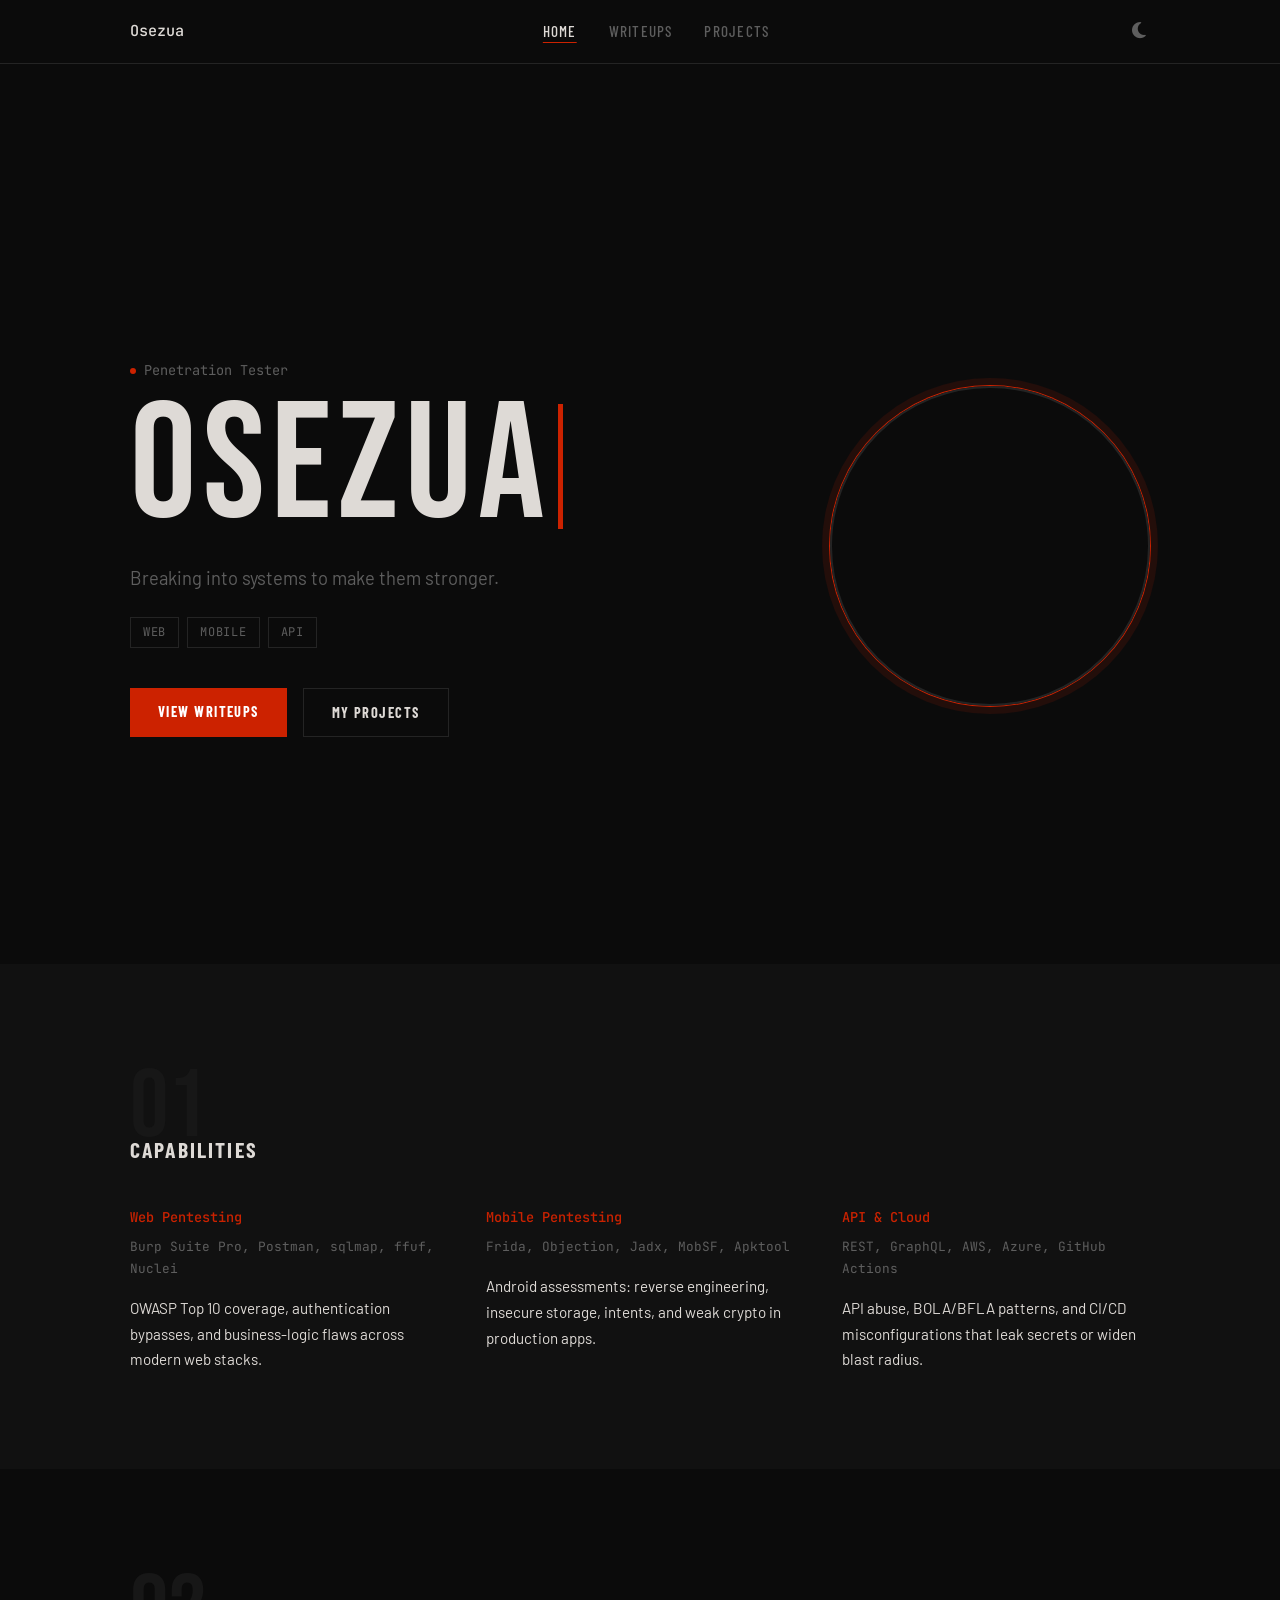
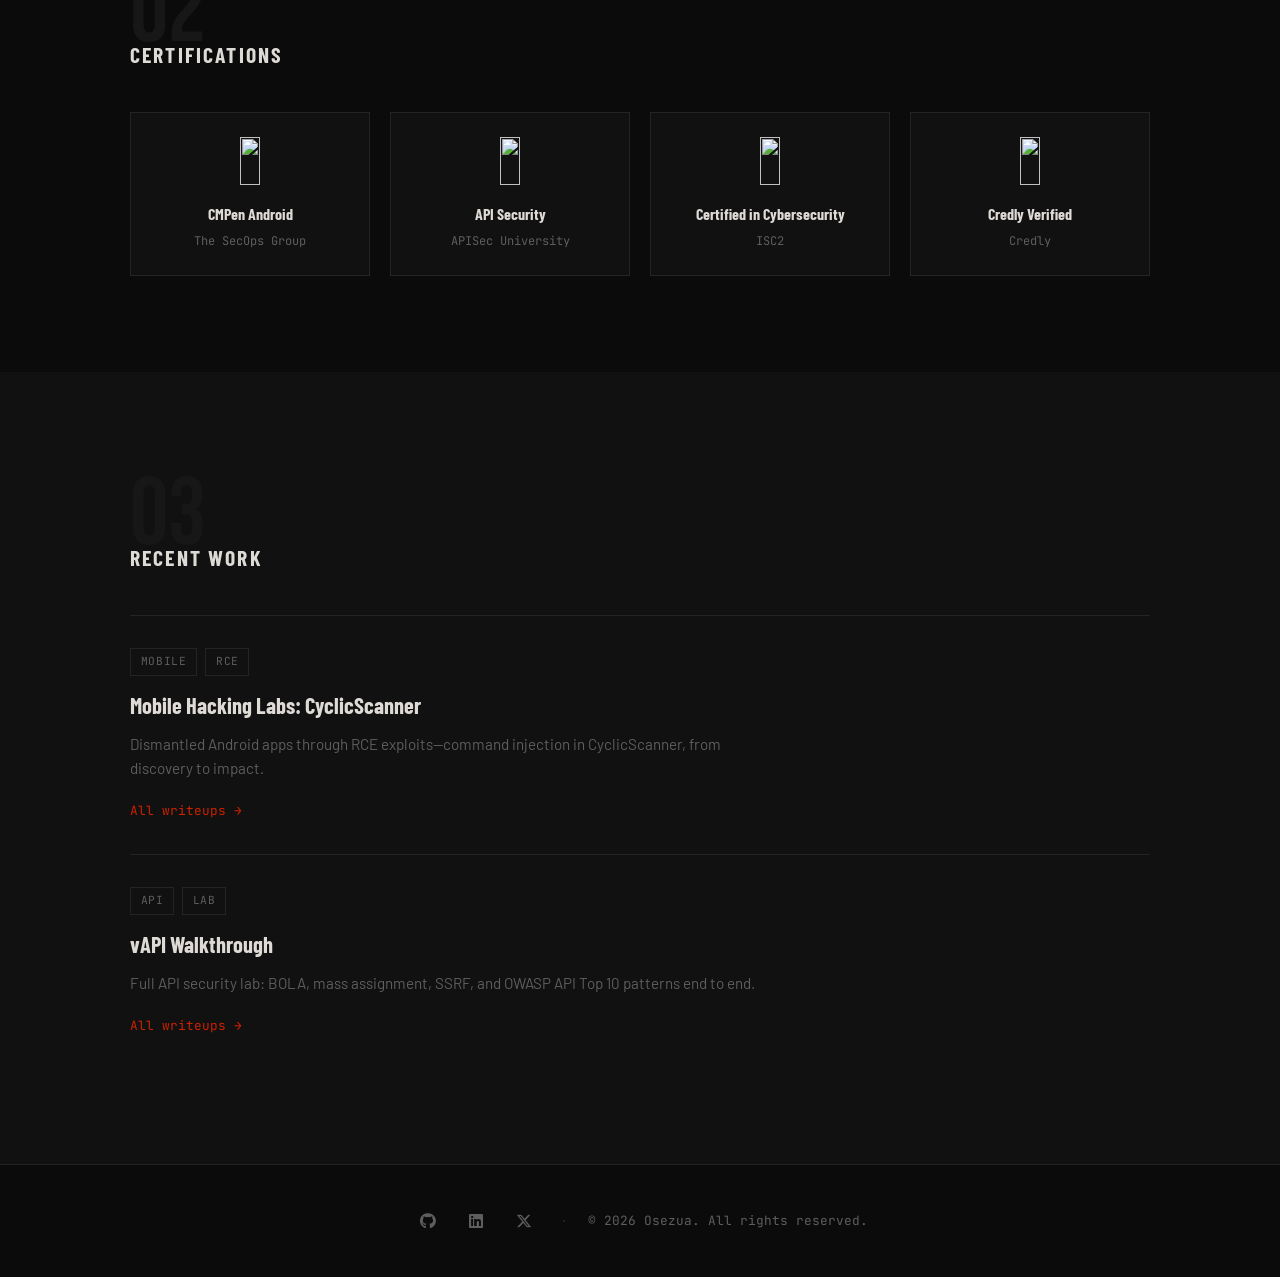
==== index.html @ 7783eeac "redesign: new layout and design system" ====
<!DOCTYPE html>
<html lang="en">
<head>
  <meta charset="UTF-8">
  <meta name="viewport" content="width=device-width, initial-scale=1.0">
  <title>Osezua | Penetration Tester</title>
  <meta name="description" content="Cybersecurity analyst specializing in Web, Mobile, and API penetration testing.">

  <link rel="preconnect" href="https://fonts.googleapis.com">
  <link rel="preconnect" href="https://fonts.gstatic.com" crossorigin>
  <link href="https://fonts.googleapis.com/css2?family=Bebas+Neue&family=Barlow+Condensed:wght@500;700&family=Barlow:wght@400;500&family=JetBrains+Mono:wght@400;500&display=swap" rel="stylesheet">

  <link rel="stylesheet" href="https://cdnjs.cloudflare.com/ajax/libs/font-awesome/6.4.2/css/all.min.css">
  <link rel="stylesheet" href="global.css">
</head>
<body>

  <header class="header">
    <div class="header-content">
      <a href="index.html" class="logo">Osezua</a>

      <nav class="nav" aria-label="Primary">
        <a href="index.html" class="nav-link">Home</a>
        <a href="writeups.html" class="nav-link">Writeups</a>
        <a href="projects.html" class="nav-link">Projects</a>
      </nav>

      <div class="header-trailing">
        <button type="button" class="theme-toggle" aria-label="Toggle theme">
          <i class="fas fa-moon" aria-hidden="true"></i>
        </button>
        <button type="button" class="hamburger" aria-label="Open menu">
          <span></span>
          <span></span>
          <span></span>
        </button>
      </div>
    </div>
  </header>

  <div class="mobile-menu" aria-hidden="true">
    <button type="button" class="mobile-menu-close" aria-label="Close menu">
      <i class="fas fa-times" aria-hidden="true"></i>
    </button>
    <nav class="mobile-nav" aria-label="Mobile">
      <a href="index.html" class="mobile-nav-link">Home</a>
      <a href="writeups.html" class="mobile-nav-link">Writeups</a>
      <a href="projects.html" class="mobile-nav-link">Projects</a>
    </nav>
  </div>

  <main>
    <section class="hero" aria-label="Introduction">
      <div class="container hero-inner">
        <div class="hero-copy">
          <span class="hero-label">
            <span class="dot" aria-hidden="true"></span>
            Penetration Tester
          </span>
          <h1 class="hero-name" id="hero-name"></h1>
          <p class="hero-tagline">Breaking into systems to make them stronger.</p>
          <div class="domain-tags">
            <span class="domain-tag">Web</span>
            <span class="domain-tag">Mobile</span>
            <span class="domain-tag">API</span>
          </div>
          <div class="hero-actions">
            <a href="writeups.html" class="btn-primary">View Writeups</a>
            <a href="projects.html" class="btn-ghost">My Projects</a>
          </div>
        </div>
        <div class="hero-image">
          <div class="profile-wrap">
            <img src="images/pp.jpeg" alt="Osezua" class="profile-img" width="320" height="320">
          </div>
        </div>
      </div>
    </section>

    <section class="section surface-section" aria-labelledby="skills-heading">
      <div class="container">
        <span class="section-num" aria-hidden="true">01</span>
        <h2 id="skills-heading" class="section-heading">Capabilities</h2>
        <div class="skills-grid">
          <div>
            <p class="skill-label">Web Pentesting</p>
            <p class="skill-tools">Burp Suite Pro, Postman, sqlmap, ffuf, Nuclei</p>
            <p class="skill-desc">OWASP Top 10 coverage, authentication bypasses, and business-logic flaws across modern web stacks.</p>
          </div>
          <div>
            <p class="skill-label">Mobile Pentesting</p>
            <p class="skill-tools">Frida, Objection, Jadx, MobSF, Apktool</p>
            <p class="skill-desc">Android assessments: reverse engineering, insecure storage, intents, and weak crypto in production apps.</p>
          </div>
          <div>
            <p class="skill-label">API &amp; Cloud</p>
            <p class="skill-tools">REST, GraphQL, AWS, Azure, GitHub Actions</p>
            <p class="skill-desc">API abuse, BOLA/BFLA patterns, and CI/CD misconfigurations that leak secrets or widen blast radius.</p>
          </div>
        </div>
      </div>
    </section>

    <section class="section" aria-labelledby="certs-heading">
      <div class="container">
        <span class="section-num" aria-hidden="true">02</span>
        <h2 id="certs-heading" class="section-heading">Certifications</h2>
        <div class="cert-grid">
          <div class="cert-card">
            <img src="images/cert-stamp-cmpen-android.png" alt="" width="120" height="48">
            <p class="cert-name">CMPen Android</p>
            <p class="cert-issuer">The SecOps Group</p>
          </div>
          <div class="cert-card">
            <img src="images/apisec.png" alt="" width="120" height="48">
            <p class="cert-name">API Security</p>
            <p class="cert-issuer">APISec University</p>
          </div>
          <div class="cert-card">
            <img src="images/cc.png" alt="" width="120" height="48">
            <p class="cert-name">Certified in Cybersecurity</p>
            <p class="cert-issuer">ISC2</p>
          </div>
          <div class="cert-card">
            <img src="images/creadly.png" alt="" width="120" height="48">
            <p class="cert-name">Credly Verified</p>
            <p class="cert-issuer">Credly</p>
          </div>
        </div>
      </div>
    </section>

    <section class="section surface-section" aria-labelledby="recent-heading">
      <div class="container">
        <span class="section-num" aria-hidden="true">03</span>
        <h2 id="recent-heading" class="section-heading">Recent Work</h2>

        <article class="work-row">
          <div class="work-meta">
            <span class="tag">Mobile</span>
            <span class="tag">RCE</span>
          </div>
          <h3 class="work-title">
            <a href="writeups/MHL_Cyclicscanner.html">Mobile Hacking Labs: CyclicScanner</a>
          </h3>
          <p class="work-desc">Dismantled Android apps through RCE exploits—command injection in CyclicScanner, from discovery to impact.</p>
          <a href="writeups.html" class="work-link">All writeups →</a>
        </article>

        <article class="work-row">
          <div class="work-meta">
            <span class="tag">API</span>
            <span class="tag">Lab</span>
          </div>
          <h3 class="work-title">
            <a href="writeups/vAPI.html">vAPI Walkthrough</a>
          </h3>
          <p class="work-desc">Full API security lab: BOLA, mass assignment, SSRF, and OWASP API Top 10 patterns end to end.</p>
          <a href="writeups.html" class="work-link">All writeups →</a>
        </article>
      </div>
    </section>
  </main>

  <footer class="footer">
    <div class="footer-content">
      <div class="social-links">
        <a href="https://github.com/0s3zu4" target="_blank" rel="noopener noreferrer" class="social-link" title="GitHub">
          <i class="fab fa-github" aria-hidden="true"></i>
        </a>
        <a href="https://www.linkedin.com/in/osezua-agboifoh/" target="_blank" rel="noopener noreferrer" class="social-link" title="LinkedIn">
          <i class="fab fa-linkedin" aria-hidden="true"></i>
        </a>
        <a href="https://x.com/0s3zu4" target="_blank" rel="noopener noreferrer" class="social-link" title="X (Twitter)">
          <i class="fab fa-x-twitter" aria-hidden="true"></i>
        </a>
      </div>
      <span class="footer-sep" aria-hidden="true">&middot;</span>
      <span class="footer-copy">&copy; 2026 Osezua. All rights reserved.</span>
    </div>
  </footer>

  <script src="global.js"></script>
  <script>
    document.addEventListener("DOMContentLoaded", () => {
      typewriter("hero-name", "OSEZUA");
    });
  </script>
</body>
</html>
---- global.css ----
/* --- Reset --- */
*,
*::before,
*::after {
  margin: 0;
  padding: 0;
  box-sizing: border-box;
}

/* --- Variables --- */
:root {
  --bg: #0b0b0b;
  --surface: #111111;
  --surface-2: #171717;
  --border: #242424;
  --text: #dedad6;
  --muted: #5e5e5e;
  --accent: #cc2200;
  --accent-dim: rgba(204, 34, 0, 0.12);
  --font-display: "Bebas Neue", sans-serif;
  --font-head: "Barlow Condensed", sans-serif;
  --font-body: "Barlow", sans-serif;
  --font-mono: "JetBrains Mono", monospace;
}

[data-theme="light"] {
  --bg: #f5f3f0;
  --surface: #ebe8e4;
  --surface-2: #e0ddd8;
  --border: #c9c6c1;
  --text: #1a1918;
  --muted: #6b6a67;
  --accent: #cc2200;
  --accent-dim: rgba(204, 34, 0, 0.12);
}

html {
  scroll-behavior: smooth;
}

body {
  font-family: var(--font-body);
  font-weight: 400;
  background-color: var(--bg);
  color: var(--text);
  line-height: 1.6;
  font-size: 1rem;
  overflow-x: hidden;
}

a {
  color: inherit;
  text-decoration: none;
  transition: color 0.2s ease, border-color 0.2s ease, opacity 0.2s ease,
    background-color 0.2s ease;
}

img {
  max-width: 100%;
  display: block;
}

ul {
  list-style: none;
}

/* --- Layout --- */
.container {
  max-width: 1100px;
  margin: 0 auto;
  padding: 0 2.5rem;
}

@media (max-width: 768px) {
  .container {
    padding: 0 1.25rem;
  }
}

.section {
  width: 100%;
  padding: 6rem 0;
  background-color: var(--bg);
}

@media (max-width: 768px) {
  .section {
    padding: 3.5rem 0;
  }
}

.surface-section {
  background-color: var(--surface);
}

main {
  margin-top: 64px;
  min-height: calc(100vh - 64px - 120px);
}

/* --- Header --- */
.header {
  position: fixed;
  top: 0;
  left: 0;
  width: 100%;
  height: 64px;
  background: var(--bg);
  border-bottom: 1px solid var(--border);
  z-index: 100;
  display: flex;
  align-items: center;
}

.header-content {
  width: 100%;
  max-width: 1100px;
  margin: 0 auto;
  padding: 0 2.5rem;
  display: flex;
  justify-content: space-between;
  align-items: center;
  gap: 1rem;
}

@media (max-width: 768px) {
  .header-content {
    padding: 0 1.25rem;
  }
}

.logo {
  font-family: var(--font-mono);
  font-weight: 500;
  font-size: 0.95rem;
  color: var(--text);
  flex-shrink: 0;
}

.logo img {
  display: none;
}

.nav {
  display: flex;
  align-items: center;
  gap: 2rem;
}

.nav-link {
  font-family: var(--font-head);
  font-weight: 500;
  font-size: 0.95rem;
  text-transform: uppercase;
  letter-spacing: 0.08em;
  color: var(--muted);
  background: none;
  border: none;
  padding: 0;
  cursor: pointer;
}

.nav-link:hover {
  color: var(--text);
}

.nav-link.active {
  color: var(--text);
  text-decoration: underline;
  text-decoration-color: var(--accent);
  text-underline-offset: 5px;
}

.header-trailing {
  display: flex;
  align-items: center;
  gap: 1rem;
}

.theme-toggle {
  background: none;
  border: none;
  color: var(--muted);
  cursor: pointer;
  font-size: 1.15rem;
  padding: 0.25rem;
  line-height: 1;
}

.theme-toggle:hover {
  color: var(--text);
}

/* --- Hamburger --- */
.hamburger {
  display: none;
  flex-direction: column;
  justify-content: space-between;
  width: 24px;
  height: 18px;
  cursor: pointer;
  z-index: 201;
  padding: 0;
  border: none;
  background: transparent;
}

.hamburger span {
  display: block;
  width: 100%;
  height: 2px;
  background-color: var(--text);
  transition: transform 0.25s ease, opacity 0.25s ease;
}

.hamburger.active span:nth-child(1) {
  transform: translateY(8px) rotate(45deg);
}

.hamburger.active span:nth-child(2) {
  opacity: 0;
}

.hamburger.active span:nth-child(3) {
  transform: translateY(-8px) rotate(-45deg);
}

/* --- Mobile menu --- */
.mobile-menu {
  position: fixed;
  top: 0;
  right: -100%;
  width: 100%;
  height: 100vh;
  background: var(--bg);
  z-index: 200;
  display: flex;
  flex-direction: column;
  justify-content: center;
  align-items: center;
  transition: right 0.35s ease;
}

.mobile-menu.active {
  right: 0;
}

.mobile-menu-close {
  position: absolute;
  top: 1.25rem;
  right: 1.25rem;
  width: 44px;
  height: 44px;
  display: flex;
  align-items: center;
  justify-content: center;
  background: none;
  border: none;
  color: var(--text);
  font-size: 1.5rem;
  cursor: pointer;
  z-index: 201;
}

.mobile-menu-close:hover {
  color: var(--accent);
}

.mobile-nav {
  display: flex;
  flex-direction: column;
  align-items: center;
  gap: 2rem;
}

.mobile-nav-link {
  font-family: var(--font-head);
  font-weight: 700;
  font-size: 2rem;
  text-transform: uppercase;
  letter-spacing: 0.06em;
  color: var(--text);
}

.mobile-nav-link:hover,
.mobile-nav-link.active {
  color: var(--accent);
}

.mobile-nav-link.active {
  text-decoration: underline;
  text-decoration-color: var(--accent);
  text-underline-offset: 8px;
}

@media (max-width: 768px) {
  .header-content:has(.header-trailing) > .nav {
    display: none;
  }

  .header-content:not(:has(.header-trailing)) .nav .nav-link {
    display: none;
  }

  .hamburger {
    display: flex;
  }
}

/* --- Buttons --- */
.btn-primary,
.btn-ghost {
  display: inline-block;
  text-align: center;
  cursor: pointer;
}

.btn-primary {
  background: var(--accent);
  color: #fff;
  font-family: var(--font-head);
  font-weight: 700;
  font-size: 0.9rem;
  letter-spacing: 0.1em;
  text-transform: uppercase;
  padding: 0.75rem 1.75rem;
  border: none;
  transition: opacity 0.2s;
}

.btn-primary:hover {
  opacity: 0.85;
}

.btn-ghost {
  background: transparent;
  color: var(--text);
  font-family: var(--font-head);
  font-weight: 700;
  font-size: 0.9rem;
  letter-spacing: 0.1em;
  text-transform: uppercase;
  padding: 0.75rem 1.75rem;
  border: 1px solid var(--border);
  transition: border-color 0.2s, color 0.2s;
}

.btn-ghost:hover {
  border-color: var(--text);
  color: var(--text);
}

.btn-ghost:disabled,
.btn-ghost.is-disabled {
  opacity: 0.45;
  pointer-events: none;
}

/* --- Tags --- */
.tag {
  display: inline-block;
  font-family: var(--font-mono);
  font-size: 0.7rem;
  text-transform: uppercase;
  letter-spacing: 0.06em;
  padding: 0.25rem 0.6rem;
  border: 1px solid var(--border);
  color: var(--muted);
  background: transparent;
}

/* --- Section number --- */
.section-num {
  font-family: var(--font-display);
  font-size: 6rem;
  color: var(--surface-2);
  line-height: 1;
  margin-bottom: -1.5rem;
  display: block;
  user-select: none;
}

[data-theme="light"] .section-num {
  color: var(--border);
}

/* --- Code --- */
pre,
.code-block {
  font-family: var(--font-mono);
  background: var(--surface);
  border: 1px solid var(--border);
  padding: 1rem 1.25rem;
  overflow-x: auto;
  font-size: 0.875rem;
  line-height: 1.6;
  color: var(--text);
  margin: 1rem 0;
}

code {
  font-family: var(--font-mono);
  background: var(--surface);
  border: 1px solid var(--border);
  padding: 0.15rem 0.35rem;
  font-size: 0.875em;
}

/* --- Footer --- */
.footer {
  border-top: 1px solid var(--border);
  padding: 2.5rem 0;
  background: var(--bg);
  text-align: center;
}

.footer-content {
  max-width: 1100px;
  margin: 0 auto;
  padding: 0 2.5rem;
  display: flex;
  justify-content: center;
  align-items: center;
  flex-wrap: wrap;
  gap: 0.75rem 1.25rem;
  font-family: var(--font-mono);
  font-size: 0.8rem;
  color: var(--muted);
}

@media (max-width: 768px) {
  .footer-content {
    padding: 0 1.25rem;
  }
}

.footer .social-links {
  display: flex;
  gap: 1rem;
  align-items: center;
}

.social-link {
  display: flex;
  align-items: center;
  justify-content: center;
  width: 32px;
  height: 32px;
  color: var(--muted);
  font-size: 1rem;
}

.social-link:hover {
  color: var(--text);
}

.footer-sep {
  color: var(--border);
  user-select: none;
}

.footer-copy {
  font-family: var(--font-mono);
  font-size: 0.8rem;
  color: var(--muted);
}

.footer > .social-links {
  justify-content: center;
  margin-bottom: 0.5rem;
}

.footer > p {
  font-family: var(--font-mono);
  font-size: 0.8rem;
  color: var(--muted);
  text-align: center;
}

/* --- Hero (home) --- */
.hero {
  min-height: 100vh;
  padding-top: 64px;
  display: flex;
  align-items: center;
  background: var(--bg);
  width: 100%;
}

.hero-inner {
  display: grid;
  grid-template-columns: 1.4fr 1fr;
  gap: 4rem;
  align-items: center;
  width: 100%;
}

.hero-label {
  display: inline-flex;
  align-items: center;
  font-family: var(--font-mono);
  font-size: 0.85rem;
  color: var(--muted);
  margin-bottom: 0.75rem;
}

.hero-label .dot {
  width: 6px;
  height: 6px;
  background: var(--accent);
  border-radius: 50%;
  display: inline-block;
  margin-right: 0.5rem;
  flex-shrink: 0;
}

.hero-name {
  font-family: var(--font-display);
  font-size: clamp(5.5rem, 13vw, 10.5rem);
  letter-spacing: 0.04em;
  line-height: 0.88;
  color: var(--text);
  display: flex;
  align-items: center;
  flex-wrap: wrap;
  font-weight: 400;
}

.cursor-blink {
  display: inline-block;
  width: 5px;
  height: 0.75em;
  background: var(--accent);
  margin-left: 6px;
  vertical-align: middle;
  animation: blink 1s step-end infinite;
}

@keyframes blink {
  0%,
  100% {
    opacity: 1;
  }
  50% {
    opacity: 0;
  }
}

.hero-tagline {
  font-family: var(--font-body);
  font-size: 1.15rem;
  font-weight: 400;
  color: var(--muted);
  margin: 1.5rem 0;
  max-width: 28rem;
}

.domain-tags {
  display: flex;
  flex-wrap: wrap;
  gap: 0.5rem;
}

.domain-tag {
  font-family: var(--font-mono);
  font-size: 0.75rem;
  text-transform: uppercase;
  letter-spacing: 0.06em;
  border: 1px solid var(--border);
  padding: 0.3rem 0.75rem;
  color: var(--muted);
  display: inline-block;
}

.hero-actions {
  margin-top: 2.5rem;
  display: flex;
  flex-wrap: wrap;
  gap: 1rem;
}

.profile-wrap {
  width: min(320px, 100%);
  aspect-ratio: 1;
  position: relative;
  margin-left: auto;
}

.profile-img {
  width: 100%;
  height: 100%;
  object-fit: cover;
  border-radius: 50%;
  border: 2px solid var(--border);
  box-shadow: 0 0 0 1px var(--accent), 0 0 0 8px var(--accent-dim);
  display: block;
}

@media (max-width: 768px) {
  .hero-inner {
    grid-template-columns: 1fr;
    text-align: center;
  }

  .hero-image {
    order: -1;
  }

  .profile-wrap {
    margin: 0 auto;
  }

  .hero-actions {
    justify-content: center;
  }

  .domain-tags {
    justify-content: center;
  }

  .hero-tagline {
    margin-left: auto;
    margin-right: auto;
  }

  .hero-label {
    justify-content: center;
  }

  .hero-name {
    justify-content: center;
  }
}

@media (max-width: 480px) {
  .hero-name {
    font-size: clamp(4rem, 18vw, 7rem);
  }

  .section-num {
    font-size: 4rem;
    margin-bottom: -1rem;
  }

  .page-title-display {
    font-size: clamp(2.75rem, 12vw, 4rem) !important;
  }
}

/* --- Skills (home) --- */
.section-heading {
  font-family: var(--font-head);
  font-weight: 700;
  font-size: 1.35rem;
  text-transform: uppercase;
  letter-spacing: 0.1em;
  color: var(--text);
  margin-bottom: 2.5rem;
}

.skills-grid {
  display: grid;
  grid-template-columns: repeat(3, 1fr);
  gap: 3rem;
}

.skill-label {
  font-family: var(--font-mono);
  font-weight: 500;
  font-size: 0.85rem;
  color: var(--accent);
  margin-bottom: 0.5rem;
}

.skill-tools {
  font-family: var(--font-mono);
  font-size: 0.8rem;
  color: var(--muted);
  line-height: 1.7;
  margin-bottom: 1rem;
}

.skill-desc {
  font-family: var(--font-body);
  font-weight: 400;
  font-size: 0.95rem;
  color: var(--text);
  line-height: 1.7;
}

@media (max-width: 768px) {
  .skills-grid {
    grid-template-columns: 1fr;
    gap: 2.5rem;
  }
}

/* --- Certifications --- */
.cert-grid {
  display: grid;
  grid-template-columns: repeat(4, 1fr);
  gap: 1.25rem;
}

.cert-card {
  background: var(--surface);
  border: 1px solid var(--border);
  padding: 1.5rem;
  text-align: center;
  transition: border-color 0.2s, background-color 0.2s;
}

.cert-card:hover {
  border-color: var(--accent);
}

.cert-card img {
  height: 48px;
  width: auto;
  max-width: 100%;
  object-fit: contain;
  margin: 0 auto 1rem;
}

.cert-name {
  font-family: var(--font-head);
  font-weight: 700;
  font-size: 1rem;
  color: var(--text);
  margin-bottom: 0.35rem;
}

.cert-issuer {
  font-family: var(--font-mono);
  font-size: 0.75rem;
  color: var(--muted);
}

@media (max-width: 768px) {
  .cert-grid {
    grid-template-columns: repeat(2, 1fr);
  }
}

@media (max-width: 480px) {
  .cert-grid {
    grid-template-columns: 1fr;
  }
}

/* --- Recent work rows --- */
.work-row {
  border-top: 1px solid var(--border);
  padding: 2rem 0;
}

.work-meta {
  display: flex;
  flex-wrap: wrap;
  gap: 0.5rem;
  margin-bottom: 0.75rem;
}

.work-title {
  font-family: var(--font-head);
  font-weight: 700;
  font-size: 1.4rem;
  margin-bottom: 0.5rem;
}

.work-title a {
  color: var(--text);
  text-decoration: none;
}

.work-title a:hover {
  color: var(--accent);
}

.work-desc {
  font-family: var(--font-body);
  font-weight: 400;
  font-size: 0.95rem;
  color: var(--muted);
  line-height: 1.6;
  max-width: 40rem;
  margin-bottom: 1rem;
}

.work-link {
  font-family: var(--font-mono);
  font-size: 0.8rem;
  color: var(--accent);
}

.work-link:hover {
  text-decoration: underline;
}

/* --- Page headers (writeups / projects) --- */
.page-header-block {
  margin-bottom: 2.5rem;
}

.page-title-display {
  font-family: var(--font-display);
  font-size: clamp(3.5rem, 8vw, 6rem);
  color: var(--text);
  line-height: 1;
  font-weight: 400;
  letter-spacing: 0.02em;
}

.page-subtitle-mono {
  font-family: var(--font-mono);
  font-size: 0.85rem;
  color: var(--muted);
  margin-top: 0.75rem;
}

.page-accent-rule {
  display: block;
  width: 48px;
  height: 2px;
  background: var(--accent);
  margin-top: 0.5rem;
}

/* --- Writeups filter & entries --- */
.filter-bar {
  display: flex;
  flex-wrap: wrap;
  align-items: center;
  gap: 0.5rem 0;
  margin-bottom: 1rem;
  padding-bottom: 1.25rem;
  border-bottom: 1px solid var(--border);
}

.filter-btn {
  font-family: var(--font-mono);
  font-size: 0.75rem;
  text-transform: uppercase;
  letter-spacing: 0.1em;
  background: none;
  border: none;
  color: var(--muted);
  cursor: pointer;
  padding: 0.35rem 0.6rem;
}

.filter-btn:not(:last-child) {
  border-right: 1px solid var(--border);
  padding-right: 0.85rem;
  margin-right: 0.35rem;
}

.filter-btn:hover {
  color: var(--text);
}

.filter-btn.active {
  color: var(--accent);
  text-decoration: underline;
  text-decoration-thickness: 1px;
  text-underline-offset: 5px;
}

.writeups-editorial {
  display: flex;
  flex-direction: column;
}

.writeup-entry {
  display: grid;
  grid-template-columns: 4.5rem 1fr;
  gap: 1.5rem 2rem;
  border-top: 1px solid var(--border);
  padding: 2rem 0;
  align-items: start;
}

.entry-num {
  font-family: var(--font-display);
  font-size: 2.5rem;
  line-height: 1;
  color: var(--surface-2);
  user-select: none;
}

[data-theme="light"] .entry-num {
  color: #c4c2be;
}

.entry-tags {
  display: flex;
  flex-wrap: wrap;
  gap: 0.5rem;
  margin-bottom: 0.65rem;
}

.entry-title {
  font-family: var(--font-head);
  font-weight: 700;
  font-size: 1.4rem;
  margin-bottom: 0.5rem;
}

.entry-title a {
  color: var(--text);
  text-decoration: none;
}

.entry-title a:hover {
  color: var(--accent);
}

.entry-desc {
  font-family: var(--font-body);
  font-weight: 400;
  font-size: 0.95rem;
  color: var(--muted);
  line-height: 1.6;
  max-width: 42rem;
  margin-bottom: 0.85rem;
}

.entry-link {
  font-family: var(--font-mono);
  font-size: 0.8rem;
  color: var(--accent);
}

.entry-link:hover {
  text-decoration: underline;
}

@media (max-width: 768px) {
  .writeup-entry {
    grid-template-columns: 1fr;
  }

  .entry-num {
    display: none;
  }
}

/* --- Project cards --- */
.project-card {
  background: var(--surface);
  border: 1px solid var(--border);
  border-left: 3px solid var(--border);
  padding: 2rem;
  margin-bottom: 1.5rem;
  transition: border-left-color 0.2s, background-color 0.2s;
}

.project-card:hover {
  border-left-color: var(--accent);
  background: var(--surface-2);
}

.project-card-head {
  display: flex;
  align-items: center;
  gap: 1rem;
  margin-bottom: 1rem;
}

.project-card-icon {
  font-size: 2rem;
  color: var(--accent);
  flex-shrink: 0;
}

.project-card-title {
  font-family: var(--font-head);
  font-weight: 700;
  font-size: 1.3rem;
  color: var(--text);
}

.project-card-desc {
  font-family: var(--font-body);
  font-weight: 400;
  font-size: 0.95rem;
  color: var(--muted);
  margin-bottom: 1rem;
  line-height: 1.6;
}

.project-card-tags {
  display: flex;
  flex-wrap: wrap;
  gap: 0.4rem;
  margin-bottom: 1.25rem;
}

.project-card-tags .tag {
  font-size: 0.65rem;
}

.project-card-links {
  display: flex;
  flex-wrap: wrap;
  align-items: center;
  gap: 1rem 1.5rem;
}

.project-github-link {
  font-family: var(--font-mono);
  font-size: 0.8rem;
  color: var(--accent);
}

.project-github-link:hover {
  text-decoration: underline;
}

.project-soon {
  font-family: var(--font-mono);
  font-size: 0.8rem;
  color: var(--muted);
}

/* --- Legacy: side panels hidden --- */
.side-panel,
.side-panel-toggle,
.side-panel-overlay,
.toc-side-panel {
  display: none !important;
}

/* --- Writeup / project article layout --- */
main.writeup-plain,
main.writeup-plain.with-toc {
  margin: 0 auto;
  margin-top: 64px;
  padding: 2rem 2.5rem 4rem;
  width: 100%;
  max-width: 1100px;
  box-sizing: border-box;
}

main.projects-main,
main.main.projects-main {
  margin: 0 auto;
  margin-top: 64px;
  padding: 2rem 2.5rem 4rem;
  width: 100%;
  max-width: 1100px;
  box-sizing: border-box;
}

.project-detail .project-header h1 {
  font-family: var(--font-display);
  font-size: clamp(2rem, 5vw, 3rem);
  line-height: 1;
  margin-bottom: 1rem;
}

.project-detail .project-meta {
  display: flex;
  flex-wrap: wrap;
  gap: 0.5rem;
  margin-bottom: 2rem;
}

.project-detail .project-content h2 {
  font-family: var(--font-head);
  font-weight: 700;
  margin-top: 2rem;
  margin-bottom: 0.75rem;
  font-size: 1.25rem;
  text-transform: uppercase;
  letter-spacing: 0.06em;
}

.project-detail .project-content ul {
  list-style: disc;
  margin-left: 1.25rem;
  margin-bottom: 1rem;
  color: var(--text);
}

.project-detail .project-content li {
  margin-bottom: 0.35rem;
}

.project-link {
  display: inline-flex;
  align-items: center;
  gap: 0.5rem;
  font-family: var(--font-mono);
  font-size: 0.85rem;
  color: var(--accent);
  border: 1px solid var(--accent);
  padding: 0.65rem 1.25rem;
  margin-top: 0.5rem;
}

.project-link:hover {
  background: var(--accent-dim);
}

.project-navigation,
.writeup-navigation {
  margin-top: 3rem;
  padding-top: 2rem;
  border-top: 1px solid var(--border);
}

.project-navigation .btn,
.project-navigation .btn-secondary,
.writeup-navigation .btn,
.writeup-navigation .btn-secondary {
  font-family: var(--font-head);
  font-weight: 700;
  font-size: 0.85rem;
  text-transform: uppercase;
  letter-spacing: 0.08em;
  display: inline-flex;
  align-items: center;
  gap: 0.5rem;
  padding: 0.65rem 1.25rem;
  border: 1px solid var(--border);
  color: var(--text);
  background: transparent;
  cursor: pointer;
  text-decoration: none;
}

.project-navigation .btn:hover,
.project-navigation .btn-secondary:hover,
.writeup-navigation .btn:hover,
.writeup-navigation .btn-secondary:hover {
  border-color: var(--accent);
  color: var(--accent);
}

/* --- Writeup template hero --- */
.writeup-hero-title {
  font-family: var(--font-display);
  font-size: clamp(2.5rem, 6vw, 4.5rem);
  line-height: 1;
  color: var(--text);
  font-weight: 400;
  margin-bottom: 0.75rem;
}

.writeup-hero-meta {
  font-family: var(--font-mono);
  font-size: 0.8rem;
  color: var(--muted);
  display: flex;
  flex-wrap: wrap;
  gap: 0.5rem 1rem;
  margin-bottom: 1rem;
}

.writeup-hero-rule {
  width: 48px;
  height: 2px;
  background: var(--accent);
  margin-bottom: 2rem;
}

.writeup-body h2 {
  font-family: var(--font-head);
  font-weight: 700;
  font-size: 1.35rem;
  text-transform: uppercase;
  letter-spacing: 0.06em;
  margin-top: 2.5rem;
  margin-bottom: 0.75rem;
  color: var(--text);
}

.writeup-body h3 {
  font-family: var(--font-head);
  font-weight: 700;
  font-size: 1.1rem;
  margin-top: 1.5rem;
  margin-bottom: 0.5rem;
  color: var(--text);
}

.writeup-body p,
.writeup-body li {
  font-family: var(--font-body);
  font-size: 1rem;
  line-height: 1.7;
  color: var(--text);
  margin: 0.65rem 0;
}

.writeup-body ul {
  list-style: disc;
  margin-left: 1.25rem;
  margin-bottom: 1rem;
}

.writeup-body img {
  max-width: 100%;
  height: auto;
  border: 1px solid var(--border);
  margin: 1.25rem 0;
}

@media (max-width: 768px) {
  main.writeup-plain,
  main.writeup-plain.with-toc,
  main.projects-main,
  main.main.projects-main {
    padding-left: 1.25rem;
    padding-right: 1.25rem;
  }
}
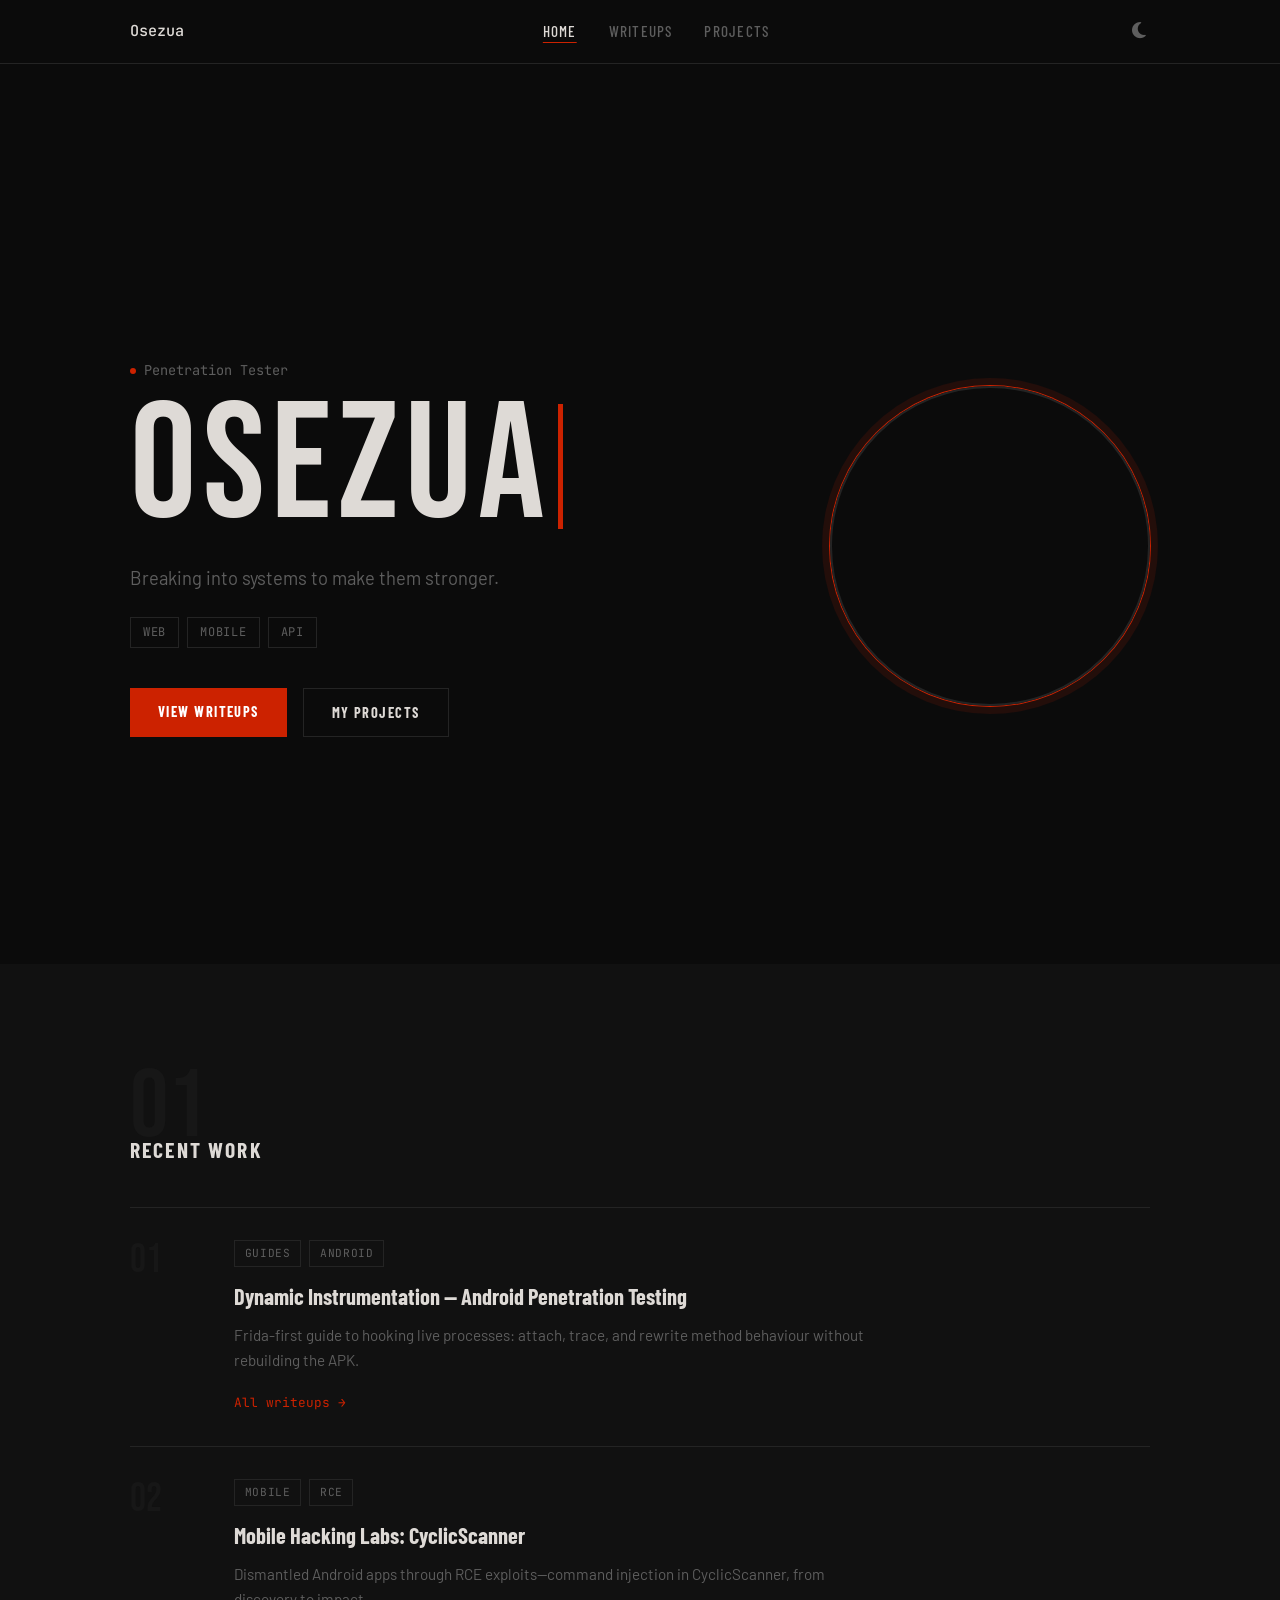
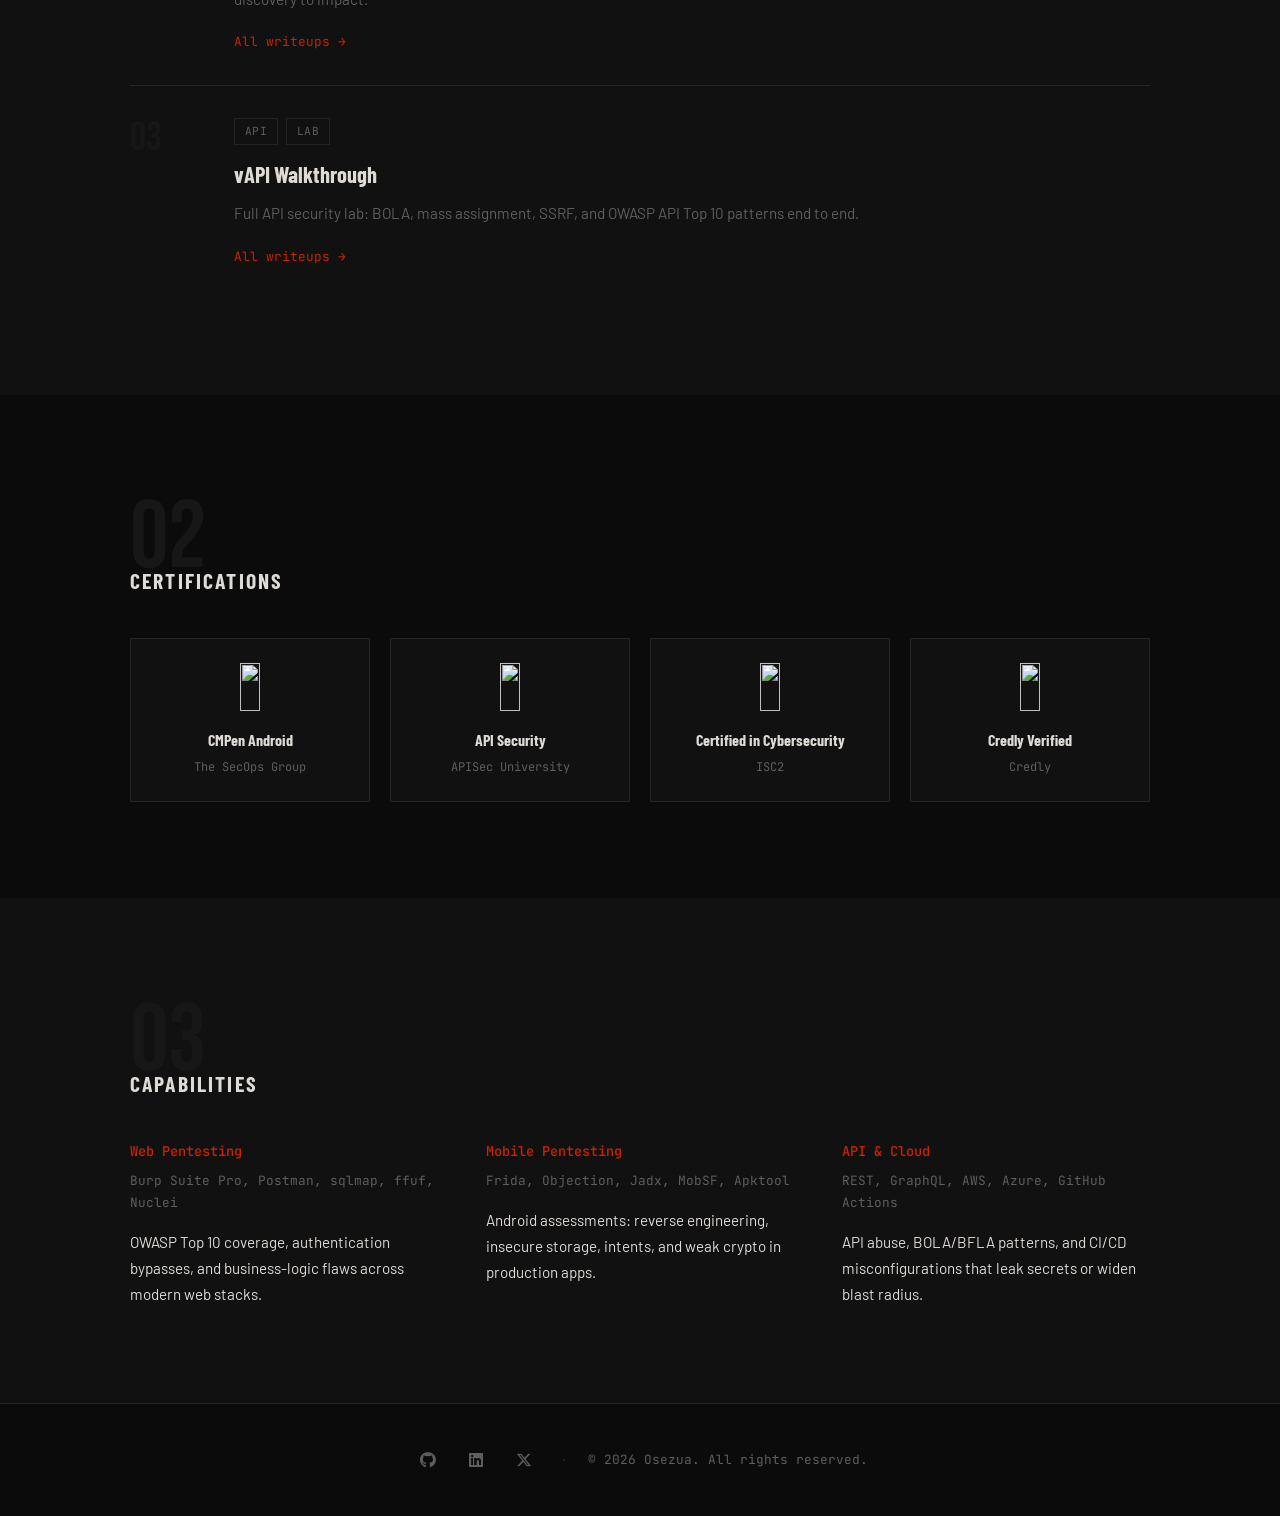
==== commit b4a61d30: "dynamic instrumentation writeup" ====
--- a/index.html
+++ b/index.html
@@ -77,87 +77,119 @@
       </div>
     </section>
 
+    <section class="section surface-section" aria-labelledby="recent-heading">
+      <div class="container">
+        <div class="section-block-head">
+          <span class="section-num" aria-hidden="true">01</span>
+          <h2 id="recent-heading" class="section-heading">Recent Work</h2>
+        </div>
+        <div class="section-block-body">
+          <article class="work-row">
+            <span class="entry-num" aria-hidden="true">01</span>
+            <div>
+              <div class="work-meta">
+                <span class="tag">Guides</span>
+                <span class="tag">Android</span>
+              </div>
+              <h3 class="work-title">
+                <a href="writeups/Android_Dynamic_Instrumentation.html">Dynamic Instrumentation — Android Penetration Testing</a>
+              </h3>
+              <p class="work-desc">Frida-first guide to hooking live processes: attach, trace, and rewrite method behaviour without rebuilding the APK.</p>
+              <a href="writeups.html" class="work-link">All writeups →</a>
+            </div>
+          </article>
+
+          <article class="work-row">
+            <span class="entry-num" aria-hidden="true">02</span>
+            <div>
+              <div class="work-meta">
+                <span class="tag">Mobile</span>
+                <span class="tag">RCE</span>
+              </div>
+              <h3 class="work-title">
+                <a href="writeups/MHL_Cyclicscanner.html">Mobile Hacking Labs: CyclicScanner</a>
+              </h3>
+              <p class="work-desc">Dismantled Android apps through RCE exploits—command injection in CyclicScanner, from discovery to impact.</p>
+              <a href="writeups.html" class="work-link">All writeups →</a>
+            </div>
+          </article>
+
+          <article class="work-row">
+            <span class="entry-num" aria-hidden="true">03</span>
+            <div>
+              <div class="work-meta">
+                <span class="tag">API</span>
+                <span class="tag">Lab</span>
+              </div>
+              <h3 class="work-title">
+                <a href="writeups/vAPI.html">vAPI Walkthrough</a>
+              </h3>
+              <p class="work-desc">Full API security lab: BOLA, mass assignment, SSRF, and OWASP API Top 10 patterns end to end.</p>
+              <a href="writeups.html" class="work-link">All writeups →</a>
+            </div>
+          </article>
+        </div>
+      </div>
+    </section>
+
+    <section class="section" aria-labelledby="certs-heading">
+      <div class="container">
+        <div class="section-block-head">
+          <span class="section-num" aria-hidden="true">02</span>
+          <h2 id="certs-heading" class="section-heading">Certifications</h2>
+        </div>
+        <div class="section-block-body">
+          <div class="cert-grid">
+            <div class="cert-card">
+              <img src="images/cert-stamp-cmpen-android.png" alt="" width="120" height="48">
+              <p class="cert-name">CMPen Android</p>
+              <p class="cert-issuer">The SecOps Group</p>
+            </div>
+            <div class="cert-card">
+              <img src="images/apisec.png" alt="" width="120" height="48">
+              <p class="cert-name">API Security</p>
+              <p class="cert-issuer">APISec University</p>
+            </div>
+            <div class="cert-card">
+              <img src="images/cc.png" alt="" width="120" height="48">
+              <p class="cert-name">Certified in Cybersecurity</p>
+              <p class="cert-issuer">ISC2</p>
+            </div>
+            <div class="cert-card">
+              <img src="images/creadly.png" alt="" width="120" height="48">
+              <p class="cert-name">Credly Verified</p>
+              <p class="cert-issuer">Credly</p>
+            </div>
+          </div>
+        </div>
+      </div>
+    </section>
+
     <section class="section surface-section" aria-labelledby="skills-heading">
       <div class="container">
-        <span class="section-num" aria-hidden="true">01</span>
-        <h2 id="skills-heading" class="section-heading">Capabilities</h2>
-        <div class="skills-grid">
-          <div>
-            <p class="skill-label">Web Pentesting</p>
-            <p class="skill-tools">Burp Suite Pro, Postman, sqlmap, ffuf, Nuclei</p>
-            <p class="skill-desc">OWASP Top 10 coverage, authentication bypasses, and business-logic flaws across modern web stacks.</p>
-          </div>
-          <div>
-            <p class="skill-label">Mobile Pentesting</p>
-            <p class="skill-tools">Frida, Objection, Jadx, MobSF, Apktool</p>
-            <p class="skill-desc">Android assessments: reverse engineering, insecure storage, intents, and weak crypto in production apps.</p>
-          </div>
-          <div>
-            <p class="skill-label">API &amp; Cloud</p>
-            <p class="skill-tools">REST, GraphQL, AWS, Azure, GitHub Actions</p>
-            <p class="skill-desc">API abuse, BOLA/BFLA patterns, and CI/CD misconfigurations that leak secrets or widen blast radius.</p>
-          </div>
-        </div>
-      </div>
-    </section>
-
-    <section class="section" aria-labelledby="certs-heading">
-      <div class="container">
-        <span class="section-num" aria-hidden="true">02</span>
-        <h2 id="certs-heading" class="section-heading">Certifications</h2>
-        <div class="cert-grid">
-          <div class="cert-card">
-            <img src="images/cert-stamp-cmpen-android.png" alt="" width="120" height="48">
-            <p class="cert-name">CMPen Android</p>
-            <p class="cert-issuer">The SecOps Group</p>
-          </div>
-          <div class="cert-card">
-            <img src="images/apisec.png" alt="" width="120" height="48">
-            <p class="cert-name">API Security</p>
-            <p class="cert-issuer">APISec University</p>
-          </div>
-          <div class="cert-card">
-            <img src="images/cc.png" alt="" width="120" height="48">
-            <p class="cert-name">Certified in Cybersecurity</p>
-            <p class="cert-issuer">ISC2</p>
-          </div>
-          <div class="cert-card">
-            <img src="images/creadly.png" alt="" width="120" height="48">
-            <p class="cert-name">Credly Verified</p>
-            <p class="cert-issuer">Credly</p>
-          </div>
-        </div>
-      </div>
-    </section>
-
-    <section class="section surface-section" aria-labelledby="recent-heading">
-      <div class="container">
-        <span class="section-num" aria-hidden="true">03</span>
-        <h2 id="recent-heading" class="section-heading">Recent Work</h2>
-
-        <article class="work-row">
-          <div class="work-meta">
-            <span class="tag">Mobile</span>
-            <span class="tag">RCE</span>
-          </div>
-          <h3 class="work-title">
-            <a href="writeups/MHL_Cyclicscanner.html">Mobile Hacking Labs: CyclicScanner</a>
-          </h3>
-          <p class="work-desc">Dismantled Android apps through RCE exploits—command injection in CyclicScanner, from discovery to impact.</p>
-          <a href="writeups.html" class="work-link">All writeups →</a>
-        </article>
-
-        <article class="work-row">
-          <div class="work-meta">
-            <span class="tag">API</span>
-            <span class="tag">Lab</span>
-          </div>
-          <h3 class="work-title">
-            <a href="writeups/vAPI.html">vAPI Walkthrough</a>
-          </h3>
-          <p class="work-desc">Full API security lab: BOLA, mass assignment, SSRF, and OWASP API Top 10 patterns end to end.</p>
-          <a href="writeups.html" class="work-link">All writeups →</a>
-        </article>
+        <div class="section-block-head">
+          <span class="section-num" aria-hidden="true">03</span>
+          <h2 id="skills-heading" class="section-heading">Capabilities</h2>
+        </div>
+        <div class="section-block-body">
+          <div class="skills-grid">
+            <div>
+              <p class="skill-label">Web Pentesting</p>
+              <p class="skill-tools">Burp Suite Pro, Postman, sqlmap, ffuf, Nuclei</p>
+              <p class="skill-desc">OWASP Top 10 coverage, authentication bypasses, and business-logic flaws across modern web stacks.</p>
+            </div>
+            <div>
+              <p class="skill-label">Mobile Pentesting</p>
+              <p class="skill-tools">Frida, Objection, Jadx, MobSF, Apktool</p>
+              <p class="skill-desc">Android assessments: reverse engineering, insecure storage, intents, and weak crypto in production apps.</p>
+            </div>
+            <div>
+              <p class="skill-label">API &amp; Cloud</p>
+              <p class="skill-tools">REST, GraphQL, AWS, Azure, GitHub Actions</p>
+              <p class="skill-desc">API abuse, BOLA/BFLA patterns, and CI/CD misconfigurations that leak secrets or widen blast radius.</p>
+            </div>
+          </div>
+        </div>
       </div>
     </section>
   </main>
--- a/global.css
+++ b/global.css
@@ -406,6 +406,37 @@
   font-size: 0.875em;
 }
 
+/* Prism / fenced code inside writeups — don’t flatten token colours */
+.writeup-body pre > code[class*="language-"] {
+  display: block;
+  background: transparent;
+  border: none;
+  padding: 0;
+  font-size: inherit;
+  line-height: inherit;
+  color: inherit;
+}
+
+.writeup-body pre[class*="language-"] {
+  margin: 1rem 0;
+}
+
+.writeup-body pre.writeup-trace {
+  background: var(--surface-2);
+  border: 1px solid var(--border);
+  color: var(--muted);
+}
+
+.writeup-body pre.writeup-trace > code.writeup-trace {
+  display: block;
+  background: transparent;
+  border: none;
+  padding: 0;
+  font-size: inherit;
+  line-height: inherit;
+  color: inherit;
+}
+
 /* --- Footer --- */
 .footer {
   border-top: 1px solid var(--border);
@@ -750,6 +781,10 @@
 
 /* --- Recent work rows --- */
 .work-row {
+  display: grid;
+  grid-template-columns: 4.5rem 1fr;
+  gap: 1.5rem 2rem;
+  align-items: start;
   border-top: 1px solid var(--border);
   padding: 2rem 0;
 }
@@ -937,6 +972,10 @@
 
 @media (max-width: 768px) {
   .writeup-entry {
+    grid-template-columns: 1fr;
+  }
+
+  .work-row {
     grid-template-columns: 1fr;
   }
 
@@ -1207,6 +1246,38 @@
   margin: 1.25rem 0;
 }
 
+.writeup-body table {
+  width: 100%;
+  border-collapse: collapse;
+  margin: 1.25rem 0;
+  font-family: var(--font-body);
+  font-size: 0.95rem;
+  line-height: 1.55;
+  border: 1px solid var(--border);
+}
+
+.writeup-body th,
+.writeup-body td {
+  border: 1px solid var(--border);
+  padding: 0.7rem 0.9rem;
+  text-align: left;
+  vertical-align: top;
+}
+
+.writeup-body thead th {
+  font-family: var(--font-mono);
+  font-size: 0.72rem;
+  font-weight: 600;
+  text-transform: uppercase;
+  letter-spacing: 0.06em;
+  background: var(--surface);
+  color: var(--text);
+}
+
+.writeup-body tbody tr:nth-child(even) {
+  background: var(--surface);
+}
+
 @media (max-width: 768px) {
   main.writeup-plain,
   main.writeup-plain.with-toc,
